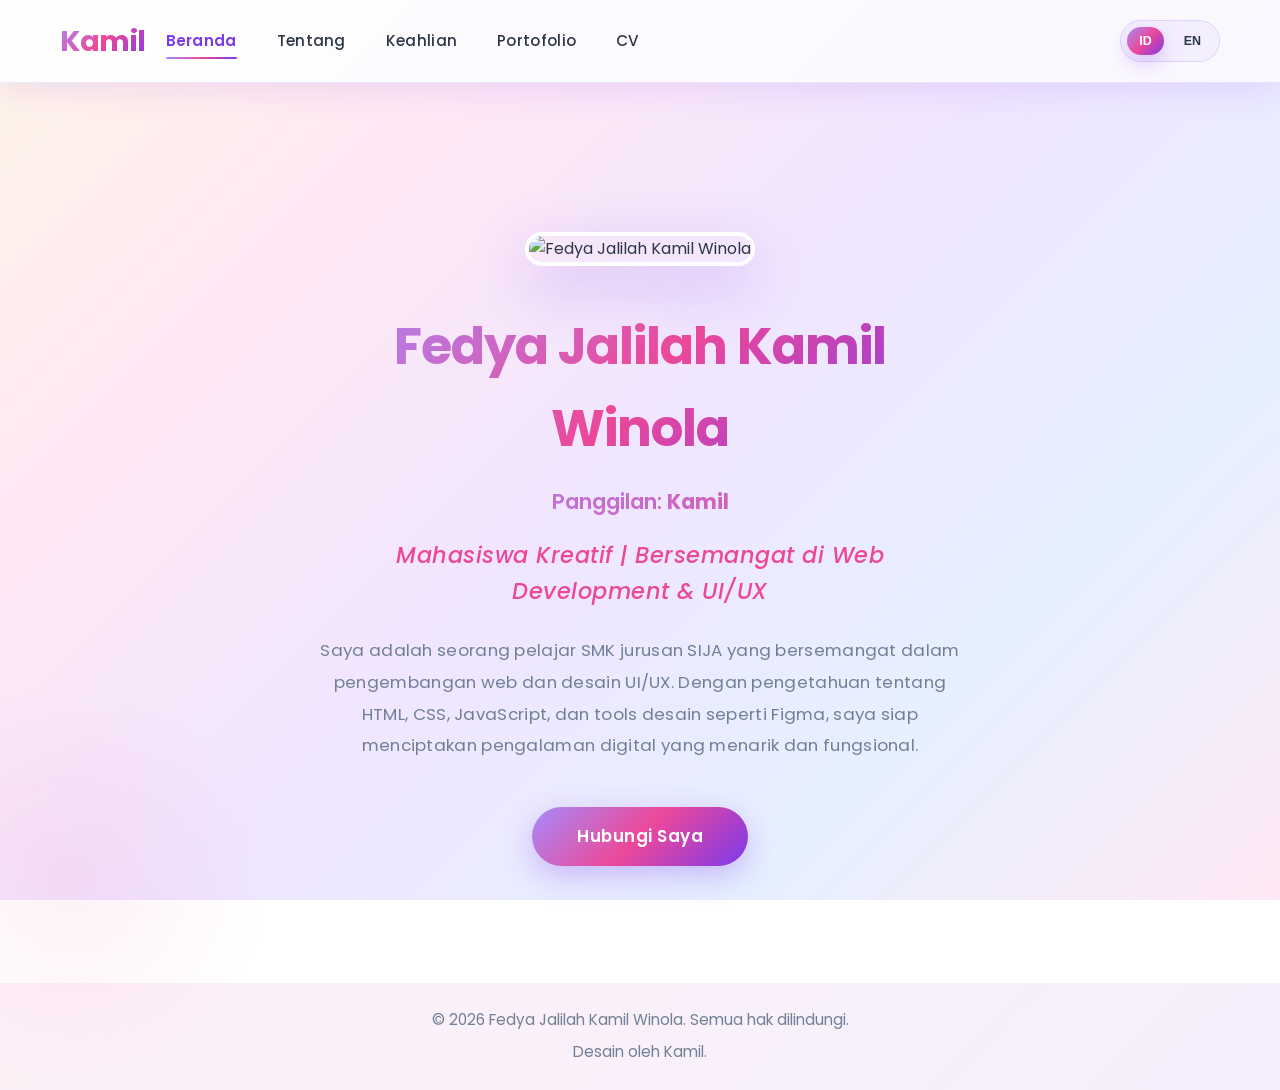
==== Personal Branding/index.html @ c540a7d2 "Add files via upload" ====
<!DOCTYPE html>
<html lang="id">
<head>
  <meta charset="UTF-8">
  <meta name="viewport" content="width=device-width, initial-scale=1.0">
  <title>Fedya Jalilah Kamil Winola - Personal Branding</title>
  <link href="https://fonts.googleapis.com/css2?family=Poppins:wght@300;400;500;600;700&family=Playfair+Display:wght@400;700&display=swap" rel="stylesheet">
  <link rel="stylesheet" href="style.css">
</head>
<body>
  <!-- ==================== NAVBAR ==================== -->
  <nav>
    <div class="container">
      <a href="index.html" class="nav-brand">Kamil</a>
      <ul class="nav-menu">
        <li><a href="index.html" data-i18n="nav.home">Home</a></li>
        <li><a href="about.html" data-i18n="nav.about">About</a></li>
        <li><a href="skills.html" data-i18n="nav.skills">Skills</a></li>
        <li><a href="portofolio.html" data-i18n="nav.portfolio">Portfolio</a></li>
        <li><a href="cv.html" data-i18n="nav.cv">CV</a></li>
      </ul>
      <div class="lang-switch" aria-label="Language switcher">
        <button class="lang-btn active" data-lang="id" type="button">ID</button>
        <button class="lang-btn" data-lang="en" type="button">EN</button>
      </div>
      <div class="hamburger" aria-label="Open menu">
        <span></span>
        <span></span>
        <span></span>
      </div>
    </div>
  </nav>

  <!-- ==================== BAGIAN BERANDA ==================== -->
  <section class="section">
    <div class="container">
      <div class="hero-content">
        <img src="https://i.ibb.co.com/7B9XYDG/42ae7067-a83f-4f64-bbaf-f09231d49587.jpg" alt="Fedya Jalilah Kamil Winola" class="profile-img">
        <h1>Fedya Jalilah Kamil Winola</h1>
        <p class="nickname"><span data-i18n="hero.call">Panggilan:</span> <strong>Kamil</strong></p>
        <p class="tagline" data-i18n="hero.tagline">Creative Student | Passionate in Web Development & UI/UX</p>
        <p class="description" data-i18n="hero.description">
          Saya adalah seorang pelajar SMK jurusan SIJA yang bersemangat dalam pengembangan web dan desain UI/UX. Dengan pengetahuan tentang HTML, CSS, JavaScript, dan tools desain seperti Figma, saya siap menciptakan pengalaman digital yang menarik dan fungsional.
        </p>
        <a href="cv.html" class="cta-button" data-i18n="hero.cta">Hubungi Saya</a>
      </div>
    </div>
  </section>

  <footer class="site-footer">
    <div class="container">
      <p data-i18n="footer.copy">© 2026 Fedya Jalilah Kamil Winola. Semua hak dilindungi.</p>
      <p data-i18n="footer.design">Desain oleh Kamil.</p>
    </div>
  </footer>

  <script src="sript.js"></script>
</body>
</html>
---- Personal Branding/style.css ----
/* ==================== GAYA UMUM ==================== */
* {
  margin: 0;
  padding: 0;
  box-sizing: border-box;
}

:root {
  --primary-light: #a78bfa;
  --primary-dark: #7c3aed;
  --secondary-pink: #ec4899;
  --secondary-rose: #f43f5e;
  --bg-white: #ffffff;
  --bg-light: #faf8ff;
  --text-dark: #2d3748;
  --text-gray: #718096;
  --border-light: #e2e8f0;
  --accent-gradient: linear-gradient(135deg, #a78bfa 0%, #ec4899 50%, #7c3aed 100%);
}

html {
  scroll-behavior: smooth;
}

body {
  font-family: 'Poppins', sans-serif;
  background: linear-gradient(135deg, #fff5e6 0%, #ffe8f5 25%, #f0e6ff 50%, #e6f0ff 75%, #ffe8f5 100%);
  background-attachment: fixed;
  color: var(--text-dark);
  line-height: 1.6;
  overflow-x: hidden;
  position: relative;
  width: 100%;
  transition: overflow 0.3s ease;
}

/* Elemen dekoratif latar belakang halus */
body::before {
  content: '';
  position: fixed;
  top: -50%;
  right: -10%;
  width: 500px;
  height: 500px;
  background: radial-gradient(circle, rgba(167, 139, 250, 0.08) 0%, transparent 70%);
  border-radius: 50%;
  pointer-events: none;
  z-index: -1;
}

body::after {
  content: '';
  position: fixed;
  bottom: -20%;
  left: -10%;
  width: 400px;
  height: 400px;
  background: radial-gradient(circle, rgba(236, 72, 153, 0.08) 0%, transparent 70%);
  border-radius: 50%;
  pointer-events: none;
  z-index: -1;
}

/* ==================== KONTAINER ==================== */
.container {
  max-width: 1200px;
  margin: 0 auto;
  padding: 0 20px;
  width: 100%;
  box-sizing: border-box;
}

.section {
  min-height: 100vh;
  display: flex;
  align-items: center;
  justify-content: center;
  padding: 120px 20px 80px;
  position: relative;
  width: 100%;
  box-sizing: border-box;
}

/* ==================== BILAH NAVIGASI ==================== */
nav {
  position: sticky;
  top: 0;
  background: linear-gradient(135deg, rgba(255, 255, 255, 0.95) 0%, rgba(250, 248, 255, 0.95) 100%);
  backdrop-filter: blur(20px);
  box-shadow: 0 8px 32px rgba(124, 58, 237, 0.12);
  z-index: 1000;
  border-bottom: 1px solid rgba(167, 139, 250, 0.2);
  width: 100%;
}

nav .container {
  display: flex;
  justify-content: space-between;
  align-items: center;
  padding: 18px 20px;
  position: relative;
  max-width: 1200px;
  margin: 0 auto;
  width: 100%;
  box-sizing: border-box;
  gap: 20px;
}

.lang-switch {
  display: flex;
  align-items: center;
  gap: 8px;
  padding: 6px;
  background: rgba(167, 139, 250, 0.08);
  border: 1px solid rgba(124, 58, 237, 0.15);
  border-radius: 999px;
  margin-left: auto;
}

.lang-btn {
  border: none;
  background: transparent;
  color: var(--text-dark);
  font-weight: 600;
  font-size: 0.78rem;
  padding: 7px 12px;
  border-radius: 999px;
  cursor: pointer;
  transition: all 0.3s ease;
}

.lang-btn.active {
  background: var(--accent-gradient);
  color: #fff;
  box-shadow: 0 8px 20px rgba(124, 58, 237, 0.25);
}

.nav-brand {
  font-size: 1.8rem;
  font-weight: 700;
  background: var(--accent-gradient);
  -webkit-background-clip: text;
  -webkit-text-fill-color: transparent;
  background-clip: text;
  text-decoration: none;
  letter-spacing: -0.5px;
  transition: all 0.3s ease;
}

.nav-brand:hover {
  transform: scale(1.05);
  filter: drop-shadow(0 4px 12px rgba(236, 72, 153, 0.2));
}

.nav-menu {
  display: flex;
  list-style: none;
  gap: 40px;
  align-items: center;
}

.nav-menu a {
  text-decoration: none;
  color: var(--text-dark);
  font-weight: 500;
  font-size: 0.95rem;
  position: relative;
  transition: all 0.3s ease;
  letter-spacing: 0.3px;
}

.nav-menu a::after {
  content: '';
  position: absolute;
  width: 0;
  height: 2.5px;
  bottom: -8px;
  left: 0;
  background: var(--accent-gradient);
  transition: width 0.4s cubic-bezier(0.25, 0.46, 0.45, 0.94);
  border-radius: 2px;
}

.nav-menu a:hover::after,
.nav-menu a.active::after {
  width: 100%;
}

.nav-menu a.active {
  color: var(--primary-dark);
  font-weight: 600;
}

.nav-menu a:hover {
  color: var(--secondary-pink);
}

.hamburger {
  display: none;
  flex-direction: column;
  cursor: pointer;
  gap: 6px;
  padding: 0;
  background: none;
  border: none;
  z-index: 1001;
}

.hamburger span {
  width: 28px;
  height: 3px;
  background: var(--primary-dark);
  border-radius: 3px;
  transition: all 0.4s cubic-bezier(0.25, 0.46, 0.45, 0.94);
  display: block;
}

/* ==================== ANIMASI ==================== */
@keyframes fadeIn {
  from {
    opacity: 0;
    transform: translateY(20px);
  }
  to {
    opacity: 1;
    transform: translateY(0);
  }
}

@keyframes slideInLeft {
  from {
    opacity: 0;
    transform: translateX(-30px);
  }
  to {
    opacity: 1;
    transform: translateX(0);
  }
}

@keyframes slideInRight {
  from {
    opacity: 0;
    transform: translateX(30px);
  }
  to {
    opacity: 1;
    transform: translateX(0);
  }
}

@keyframes floatUp {
  0%, 100% {
    transform: translateY(0px);
  }
  50% {
    transform: translateY(-10px);
  }
}

@keyframes pulse {
  0%, 100% {
    opacity: 1;
  }
  50% {
    opacity: 0.5;
  }
}

@keyframes shimmer {
  0% {
    background-position: -1000px 0;
  }
  100% {
    background-position: 1000px 0;
  }
}

.fade-in {
  animation: fadeIn 0.8s ease-out forwards;
}

.slide-in-left {
  animation: slideInLeft 0.8s ease-out forwards;
}

.slide-in-right {
  animation: slideInRight 0.8s ease-out forwards;
}

/* ==================== HALAMAN BERANDA ==================== */
.hero-content {
  text-align: center;
  max-width: 650px;
  margin: 0 auto;
  width: 100%;
  box-sizing: border-box;
}

.profile-img {
  width: 220px;
  height: 220px;
  border-radius: 30px;
  object-fit: cover;
  margin: 0 auto 40px;
  box-shadow: 0 20px 60px rgba(124, 58, 237, 0.25);
  border: 4px solid white;
  position: relative;
  transition: all 0.4s cubic-bezier(0.25, 0.46, 0.45, 0.94);
  animation: fadeIn 0.8s ease-out, floatUp 3s ease-in-out infinite;
}

.profile-img::before {
  content: '';
  position: absolute;
  inset: -8px;
  border-radius: 30px;
  background: var(--accent-gradient);
  z-index: -1;
  opacity: 0;
  transition: opacity 0.3s ease;
}

.profile-img:hover {
  transform: scale(1.08) rotate(2deg);
  box-shadow: 0 30px 80px rgba(236, 72, 153, 0.35);
}

.profile-img:hover::before {
  opacity: 1;
  animation: shimmer 2s infinite;
}

.hero-content h1 {
  font-size: 3.2rem;
  font-weight: 700;
  margin-bottom: 15px;
  background: var(--accent-gradient);
  -webkit-background-clip: text;
  -webkit-text-fill-color: transparent;
  background-clip: text;
  animation: slideInLeft 0.8s ease-out 0.2s both;
  letter-spacing: -1px;
}

.hero-content .nickname {
  font-size: 1.3rem;
  background: linear-gradient(135deg, var(--primary-light), var(--secondary-pink));
  -webkit-background-clip: text;
  -webkit-text-fill-color: transparent;
  background-clip: text;
  font-weight: 600;
  margin-bottom: 20px;
  animation: slideInRight 0.8s ease-out 0.3s both;
}

.tagline {
  font-size: 1.4rem;
  color: var(--secondary-pink);
  margin-bottom: 25px;
  font-style: italic;
  font-weight: 500;
  animation: fadeIn 0.8s ease-out 0.4s both;
  letter-spacing: 0.5px;
}

.description {
  font-size: 1.05rem;
  color: var(--text-gray);
  margin-bottom: 45px;
  line-height: 1.9;
  animation: fadeIn 0.8s ease-out 0.5s both;
  letter-spacing: 0.3px;
}

.cta-button {
  display: inline-block;
  padding: 16px 45px;
  background: var(--accent-gradient);
  color: white;
  text-decoration: none;
  border-radius: 50px;
  font-weight: 600;
  font-size: 1.05rem;
  transition: all 0.4s cubic-bezier(0.25, 0.46, 0.45, 0.94);
  cursor: pointer;
  border: none;
  box-shadow: 0 10px 30px rgba(124, 58, 237, 0.3);
  animation: fadeIn 0.8s ease-out 0.6s both;
  letter-spacing: 0.5px;
  position: relative;
  overflow: hidden;
}

.cta-button::before {
  content: '';
  position: absolute;
  top: 0;
  left: -100%;
  width: 100%;
  height: 100%;
  background: rgba(255, 255, 255, 0.2);
  transition: left 0.5s ease;
}

.cta-button:hover::before {
  left: 100%;
}

.cta-button:hover {
  transform: translateY(-4px);
  box-shadow: 0 15px 45px rgba(236, 72, 153, 0.4);
}

/* ==================== KARTU ==================== */
.card {
  background: white;
  border-radius: 20px;
  padding: 35px;
  box-shadow: 0 8px 32px rgba(124, 58, 237, 0.08);
  border: 1.5px solid rgba(167, 139, 250, 0.15);
  transition: all 0.4s cubic-bezier(0.25, 0.46, 0.45, 0.94);
  animation: fadeIn 0.8s ease-out;
  position: relative;
  overflow: hidden;
}

.card::before {
  content: '';
  position: absolute;
  top: -50%;
  right: -50%;
  width: 200px;
  height: 200px;
  background: radial-gradient(circle, rgba(236, 72, 153, 0.1) 0%, transparent 70%);
  border-radius: 50%;
  transition: all 0.6s ease;
}

.card:hover {
  transform: translateY(-8px);
  box-shadow: 0 20px 50px rgba(124, 58, 237, 0.15);
  border-color: var(--primary-light);
}

.card:hover::before {
  top: -30%;
  right: -30%;
}

.card-title {
  font-size: 1.6rem;
  font-weight: 700;
  margin-bottom: 18px;
  background: var(--accent-gradient);
  -webkit-background-clip: text;
  -webkit-text-fill-color: transparent;
  background-clip: text;
  position: relative;
  z-index: 1;
}

.card-text {
  color: var(--text-gray);
  line-height: 1.85;
  position: relative;
  z-index: 1;
  letter-spacing: 0.3px;
}

/* ==================== KEAHLIAN ==================== */
.skill-item {
  margin-bottom: 35px;
}

.skill-name {
  font-weight: 600;
  margin-bottom: 12px;
  display: flex;
  justify-content: space-between;
  align-items: center;
  font-size: 1.05rem;
  letter-spacing: 0.3px;
}

.skill-percentage {
  background: var(--accent-gradient);
  -webkit-background-clip: text;
  -webkit-text-fill-color: transparent;
  background-clip: text;
  font-weight: 700;
  font-size: 1.1rem;
}

.progress-bar {
  width: 100%;
  height: 10px;
  background: linear-gradient(90deg, rgba(167, 139, 250, 0.08), rgba(236, 72, 153, 0.08));
  border-radius: 12px;
  overflow: hidden;
  position: relative;
  box-shadow: inset 0 2px 8px rgba(0, 0, 0, 0.05);
}

.progress-fill {
  height: 100%;
  background: var(--accent-gradient);
  border-radius: 12px;
  width: 0%;
  animation: fillProgress 1.8s cubic-bezier(0.25, 0.46, 0.45, 0.94) forwards;
  box-shadow: 0 0 20px rgba(236, 72, 153, 0.4);
  position: relative;
}

.progress-fill::after {
  content: '';
  position: absolute;
  top: 0;
  left: 0;
  right: 0;
  bottom: 0;
  background: linear-gradient(90deg, transparent, rgba(255, 255, 255, 0.3), transparent);
  animation: shimmer 2s infinite;
}

@keyframes fillProgress {
  from {
    width: 0%;
  }
  to {
    width: var(--progress-width);
  }
}

/* ==================== PORTOFOLIO ==================== */
.portfolio-grid {
  display: grid;
  grid-template-columns: repeat(auto-fit, minmax(320px, 1fr));
  gap: 35px;
  margin-bottom: 70px;
}

.portfolio-card {
  background: white;
  border-radius: 20px;
  overflow: hidden;
  box-shadow: 0 8px 32px rgba(124, 58, 237, 0.1);
  border: 1.5px solid rgba(167, 139, 250, 0.12);
  transition: all 0.4s cubic-bezier(0.25, 0.46, 0.45, 0.94);
  animation: fadeIn 0.8s ease-out;
  position: relative;
}

.portfolio-card::before {
  content: '';
  position: absolute;
  top: 0;
  left: 0;
  right: 0;
  height: 3px;
  background: var(--accent-gradient);
  transform: scaleX(0);
  transform-origin: left;
  transition: transform 0.4s ease;
  z-index: 2;
}

.portfolio-card:hover {
  transform: translateY(-12px);
  box-shadow: 0 25px 60px rgba(236, 72, 153, 0.2);
  border-color: var(--primary-light);
}

.portfolio-card:hover::before {
  transform: scaleX(1);
}

.portfolio-card-img {
  width: 100%;
  height: 350px;
  object-fit: cover;
  transition: all 0.5s cubic-bezier(0.25, 0.46, 0.45, 0.94);
  filter: brightness(1);
}

.portfolio-card:hover .portfolio-card-img {
  transform: scale(1.08);
  filter: brightness(0.95);
}

.portfolio-card-content {
  padding: 28px;
}

.portfolio-card h3 {
  font-size: 1.4rem;
  font-weight: 700;
  margin-bottom: 12px;
  background: var(--accent-gradient);
  -webkit-background-clip: text;
  -webkit-text-fill-color: transparent;
  background-clip: text;
}

.portfolio-card p {
  color: var(--text-gray);
  margin-bottom: 22px;
  font-size: 0.98rem;
  line-height: 1.7;
  letter-spacing: 0.3px;
}

.portfolio-link {
  display: inline-block;
  padding: 12px 24px;
  background: var(--accent-gradient);
  color: white;
  text-decoration: none;
  border-radius: 25px;
  font-weight: 600;
  font-size: 0.95rem;
  transition: all 0.3s ease;
  box-shadow: 0 4px 15px rgba(124, 58, 237, 0.25);
}

.portfolio-link:hover {
  transform: translateX(6px);
  box-shadow: 0 8px 25px rgba(236, 72, 153, 0.3);
}

/* ==================== BAGIAN SERTIFIKAT ==================== */
.certificate-section {
  margin-top: 80px;
  padding-top: 80px;
  border-top: 2px solid rgba(167, 139, 250, 0.2);
}

.certificate-title {
  text-align: center;
  font-size: 2.3rem;
  font-weight: 700;
  margin-bottom: 50px;
  background: var(--accent-gradient);
  -webkit-background-clip: text;
  -webkit-text-fill-color: transparent;
  background-clip: text;
}

.certificate-grid {
  display: grid;
  grid-template-columns: repeat(auto-fit, minmax(300px, 1fr));
  gap: 35px;
}

.certificate-card {
  background: white;
  border-radius: 20px;
  overflow: hidden;
  box-shadow: 0 8px 32px rgba(124, 58, 237, 0.1);
  border: 2px solid var(--primary-light);
  transition: all 0.4s cubic-bezier(0.25, 0.46, 0.45, 0.94);
  animation: fadeIn 0.8s ease-out;
  cursor: pointer;
  position: relative;
}

.certificate-card::after {
  content: '🔍';
  position: absolute;
  top: 50%;
  left: 50%;
  transform: translate(-50%, -50%);
  font-size: 2.5rem;
  opacity: 0;
  transition: all 0.3s ease;
  z-index: 10;
}

.certificate-card:hover {
  transform: translateY(-12px);
  box-shadow: 0 25px 60px rgba(236, 72, 153, 0.25);
}

.certificate-card:hover::after {
  opacity: 1;
}

.certificate-card:hover img {
  filter: brightness(0.7);
  transform: scale(1.05);
}

.certificate-card img {
  width: 100%;
  height: 400px;
  object-fit: cover;
  transition: all 0.4s ease;
  filter: brightness(1);
}

.certificate-card-content {
  padding: 22px;
  text-align: center;
  background: linear-gradient(135deg, rgba(167, 139, 250, 0.03), rgba(236, 72, 153, 0.03));
}

.certificate-card h3 {
  font-size: 1.2rem;
  font-weight: 700;
  background: var(--accent-gradient);
  -webkit-background-clip: text;
  -webkit-text-fill-color: transparent;
  background-clip: text;
}

/* ==================== HALAMAN CV ==================== */
.cv-container {
  max-width: 850px;
  margin: 0 auto;
  display: grid;
  gap: 45px;
}

.cv-header {
  text-align: center;
  padding-bottom: 40px;
  border-bottom: 2px solid rgba(167, 139, 250, 0.2);
}

.cv-header .profile-img {
  width: 300px;
  height: 300px;
  margin-bottom: 25px;
}

.cv-header h1 {
  font-size: 2.2rem;
  background: var(--accent-gradient);
  -webkit-background-clip: text;
  -webkit-text-fill-color: transparent;
  background-clip: text;
  margin-bottom: 10px;
  letter-spacing: -0.5px;
}

.cv-section {
  animation: fadeIn 0.8s ease-out;
}

.cv-data-grid {
  display: grid;
  grid-template-columns: 1fr 1fr;
  gap: 30px;
}

.cv-data-column .cv-item {
  margin-bottom: 20px;
}

.cv-data-column .cv-item:last-child {
  margin-bottom: 0;
}

.cv-section-title {
  font-size: 1.6rem;
  font-weight: 700;
  background: var(--accent-gradient);
  -webkit-background-clip: text;
  -webkit-text-fill-color: transparent;
  background-clip: text;
  margin-bottom: 25px;
  padding-bottom: 12px;
  border-bottom: 2.5px solid var(--primary-light);
}

.cv-item {
  margin-bottom: 25px;
  padding-bottom: 25px;
  border-bottom: 1px solid rgba(167, 139, 250, 0.1);
  transition: all 0.3s ease;
}

.cv-item:last-child {
  border-bottom: none;
}

.cv-item:hover {
  padding-left: 10px;
}

.cv-item h4 {
  font-size: 1.15rem;
  font-weight: 700;
  color: var(--text-dark);
  margin-bottom: 8px;
  letter-spacing: 0.3px;
}

.cv-item p {
  color: var(--text-gray);
  margin-bottom: 5px;
  font-size: 0.98rem;
  line-height: 1.7;
  letter-spacing: 0.3px;
}

.cv-quote {
  background: linear-gradient(135deg, rgba(167, 139, 250, 0.08), rgba(236, 72, 153, 0.08));
  padding: 40px;
  border-radius: 20px;
  border-left: 5px solid var(--primary-dark);
  border-right: 5px solid var(--secondary-pink);
  font-style: italic;
  text-align: center;
  background-clip: padding-box;
  color: var(--primary-dark);
  font-weight: 600;
  font-size: 1.2rem;
  animation: fadeIn 0.8s ease-out;
  letter-spacing: 0.3px;
  line-height: 1.8;
  box-shadow: 0 8px 32px rgba(124, 58, 237, 0.1);
}

/* ==================== BAGIAN KONTAK ==================== */
.contact-grid {
  display: grid;
  grid-template-columns: repeat(auto-fit, minmax(220px, 1fr));
  gap: 25px;
  margin-top: 25px;
}

.contact-card {
  background: white;
  border: 2px solid rgba(167, 139, 250, 0.15);
  border-radius: 18px;
  padding: 30px 25px;
  text-align: center;
  text-decoration: none;
  transition: all 0.4s cubic-bezier(0.25, 0.46, 0.45, 0.94);
  cursor: pointer;
  position: relative;
  overflow: hidden;
  display: flex;
  flex-direction: column;
  align-items: center;
  gap: 15px;
  box-shadow: 0 4px 15px rgba(124, 58, 237, 0.08);
}

.contact-card::before {
  content: '';
  position: absolute;
  top: 0;
  left: 0;
  right: 0;
  height: 3px;
  background: var(--accent-gradient);
  transform: scaleX(0);
  transform-origin: left;
  transition: transform 0.4s ease;
}

.contact-card:hover {
  transform: translateY(-8px);
  border-color: var(--primary-light);
  box-shadow: 0 15px 40px rgba(124, 58, 237, 0.15);
}

.contact-card:hover::before {
  transform: scaleX(1);
}

.contact-icon {
  font-size: 2.5rem;
  transition: all 0.3s ease;
}

.contact-card:hover .contact-icon {
  transform: scale(1.2) rotate(5deg);
}

.contact-card h3 {
  font-size: 1.2rem;
  font-weight: 700;
  color: var(--primary-dark);
  margin: 0;
}

.contact-card p {
  color: var(--text-gray);
  font-size: 0.95rem;
  margin: 0;
  word-break: break-word;
  transition: all 0.3s ease;
}

.contact-card:hover p {
  color: var(--primary-light);
}

/* ==================== HALAMAN TENTANG ==================== */
.about-grid {
  display: grid;
  grid-template-columns: repeat(auto-fit, minmax(320px, 1fr));
  gap: 35px;
}

.info-card {
  background: white;
  border-radius: 20px;
  padding: 35px;
  box-shadow: 0 8px 32px rgba(124, 58, 237, 0.08);
  border: 1.5px solid rgba(167, 139, 250, 0.12);
  transition: all 0.4s cubic-bezier(0.25, 0.46, 0.45, 0.94);
  animation: fadeIn 0.8s ease-out;
  position: relative;
  overflow: hidden;
}

.info-card::before {
  content: '';
  position: absolute;
  top: 0;
  left: 0;
  right: 0;
  height: 4px;
  background: var(--accent-gradient);
  transform: scaleX(0);
  transform-origin: left;
  transition: transform 0.4s ease;
}

.info-card:hover {
  transform: translateY(-10px);
  box-shadow: 0 20px 50px rgba(124, 58, 237, 0.15);
  border-color: var(--primary-light);
}

.info-card:hover::before {
  transform: scaleX(1);
}

.info-card h3 {
  font-size: 1.4rem;
  font-weight: 700;
  background: var(--accent-gradient);
  -webkit-background-clip: text;
  -webkit-text-fill-color: transparent;
  background-clip: text;
  margin-bottom: 20px;
  display: flex;
  align-items: center;
  gap: 12px;
  position: relative;
  z-index: 1;
}

.info-card ul {
  list-style: none;
  margin: 0;
}

.info-card li {
  padding: 12px 0;
  color: var(--text-gray);
  border-bottom: 1px solid rgba(167, 139, 250, 0.1);
  transition: all 0.3s ease;
  position: relative;
  z-index: 1;
  letter-spacing: 0.3px;
}

.info-card li:last-child {
  border-bottom: none;
}

.info-card li:hover {
  color: var(--primary-dark);
  padding-left: 12px;
  transform: translateX(5px);
}

/* ==================== FOOTER ==================== */
.site-footer {
  background: linear-gradient(135deg, rgba(236, 72, 153, 0.08), rgba(124, 58, 237, 0.08));
  padding: 25px 0;
  color: var(--text-dark);
}

.site-footer .container {
  display: flex;
  flex-direction: column;
  gap: 8px;
  align-items: center;
  text-align: center;
}

.site-footer p {
  margin: 0;
  color: var(--text-gray);
  font-size: 0.95rem;
}

@media (max-width: 768px) {
  .site-footer .container {
    padding: 0 20px;
  }
}

/* ==================== DESAIN RESPONSIF ==================== */
@media (max-width: 768px) {
  .hamburger {
    display: flex;
  }

  .nav-menu {
    position: fixed;
    top: 65px;
    left: 0;
    right: 0;
    width: 100%;
    background: linear-gradient(135deg, rgba(255, 255, 255, 0.98) 0%, rgba(250, 248, 255, 0.98) 100%);
    flex-direction: column;
    gap: 0;
    padding: 0;
    margin: 0;
    box-shadow: 0 8px 32px rgba(124, 58, 237, 0.12);
    max-height: 0;
    overflow: hidden;
    transition: max-height 0.4s cubic-bezier(0.25, 0.46, 0.45, 0.94);
    border-bottom: 1px solid rgba(167, 139, 250, 0.2);
    backdrop-filter: blur(10px);
    z-index: 999;
  }

  .nav-menu.active {
    max-height: 100vh;
    overflow-y: auto;
  }

  .nav-menu li {
    border-bottom: 1px solid rgba(167, 139, 250, 0.08);
    margin: 0;
    list-style: none;
  }

  .nav-menu li:last-child {
    border-bottom: none;
  }

  .cv-data-grid {
    grid-template-columns: 1fr;
    gap: 20px;
  }

  .nav-menu a {
    display: block;
    padding: 16px 20px;
    text-decoration: none;
    color: var(--text-dark);
    font-weight: 500;
    transition: all 0.3s ease;
  }

  .nav-menu a::after {
    display: none;
  }

  .nav-menu a:hover {
    background: linear-gradient(135deg, rgba(167, 139, 250, 0.08), rgba(236, 72, 153, 0.08));
    color: var(--primary-dark);
    padding-left: 24px;
  }

  .nav-menu a.active {
    background: linear-gradient(135deg, rgba(167, 139, 250, 0.12), rgba(236, 72, 153, 0.12));
    color: var(--primary-dark);
    font-weight: 600;
    border-left: 4px solid var(--primary-dark);
    padding-left: 16px;
  }

  .hamburger.active span:nth-child(1) {
    transform: rotate(45deg) translate(12px, 10px);
  }

  .hamburger.active span:nth-child(2) {
    opacity: 0;
  }

  .hamburger.active span:nth-child(3) {
    transform: rotate(-45deg) translate(8px, -8px);
  }

  .hero-content h1 {
    font-size: 2.2rem;
  }

  .hero-content .nickname {
    font-size: 1.1rem;
  }

  .tagline {
    font-size: 1.1rem;
  }

  .description {
    font-size: 0.98rem;
  }

  .profile-img {
    width: 160px;
    height: 160px;
  }

  .section {
    padding: 100px 20px 60px;
    width: 100%;
  }

  nav .container {
    padding: 14px 20px;
  }

  .nav-brand {
    font-size: 1.6rem;
  }

  .portfolio-grid,
  .certificate-grid,
  .about-grid {
    grid-template-columns: 1fr;
    gap: 25px;
  }

  .cv-container {
    max-width: 100%;
  }

  .page-title {
    font-size: 2.2rem;
    margin-bottom: 40px;
  }

  .page-title::after {
    width: 50px;
  }

  .card {
    padding: 25px;
  }

  .info-card {
    padding: 25px;
  }

  .certificate-card img {
    height: 220px;
  }
}

@media (max-width: 480px) {
  .hero-content h1 {
    font-size: 1.8rem;
  }

  .hero-content .nickname {
    font-size: 0.95rem;
  }

  .tagline {
    font-size: 0.95rem;
  }

  .description {
    font-size: 0.9rem;
    margin-bottom: 30px;
  }

  .cta-button {
    padding: 12px 30px;
    font-size: 0.9rem;
  }

  .profile-img {
    width: 140px;
    height: 140px;
  }

  .card {
    padding: 20px;
  }

  .section {
    padding: 80px 15px 50px;
  }

  nav .container {
    padding: 12px 15px;
  }

  .page-title {
    font-size: 1.6rem;
    margin-bottom: 30px;
  }

  .page-title::after {
    width: 40px;
  }

  .nav-brand {
    font-size: 1.5rem;
  }

  .info-card {
    padding: 20px;
  }

  .certificate-card img {
    height: 180px;
  }

  .cv-header h1 {
    font-size: 1.8rem;
  }

  .cv-section-title {
    font-size: 1.3rem;
  }

  .portfolio-link {
    padding: 10px 18px;
    font-size: 0.85rem;
  }
}

/* ==================== CONTACT RESPONSIVE ==================== */
@media (max-width: 768px) {
  .contact-grid {
    grid-template-columns: 1fr;
    gap: 20px;
  }

  .contact-card {
    padding: 25px 20px;
  }

  .contact-icon {
    font-size: 2rem;
  }

  .contact-card h3 {
    font-size: 1.1rem;
  }

  .contact-card p {
    font-size: 0.9rem;
  }
}

/* ==================== PAGE TITLE ==================== */
.page-title {
  text-align: center;
  font-size: 2.8rem;
  font-weight: 700;
  margin-bottom: 50px;
  background: var(--accent-gradient);
  -webkit-background-clip: text;
  -webkit-text-fill-color: transparent;
  background-clip: text;
  animation: fadeIn 0.8s ease-out;
  letter-spacing: -0.5px;
  position: relative;
}

.page-title::after {
  content: '';
  position: absolute;
  bottom: -15px;
  left: 50%;
  transform: translateX(-50%);
  width: 60px;
  height: 4px;
  background: var(--accent-gradient);
  border-radius: 2px;
}

/* ==================== UTILITY CLASSES ==================== */
.text-center {
  text-align: center;
}

.mt-20 {
  margin-top: 20px;
}

.mt-40 {
  margin-top: 40px;
}

.mb-20 {
  margin-bottom: 20px;
}

.mb-40 {
  margin-bottom: 40px;
}

/* ==================== MODAL LIGHTBOX ==================== */
.modal {
  display: none;
  position: fixed;
  z-index: 2000;
  left: 0;
  top: 0;
  width: 100%;
  height: 100%;
  background-color: rgba(0, 0, 0, 0.8);
  animation: fadeIn 0.3s ease-out;
}

.modal.active {
  display: flex;
  align-items: center;
  justify-content: center;
}

.modal-content {
  position: relative;
  background-color: white;
  padding: 20px;
  border-radius: 15px;
  max-width: 90%;
  max-height: 90vh;
  animation: slideInUp 0.3s ease-out;
  box-shadow: 0 20px 60px rgba(0, 0, 0, 0.3);
}

@keyframes slideInUp {
  from {
    opacity: 0;
    transform: translateY(30px);
  }
  to {
    opacity: 1;
    transform: translateY(0);
  }
}

.modal-content img {
  max-width: 100%;
  max-height: 80vh;
  border-radius: 10px;
  display: block;
}

.close-modal {
  position: absolute;
  right: 20px;
  top: 15px;
  font-size: 2rem;
  font-weight: bold;
  color: var(--primary-dark);
  cursor: pointer;
  transition: all 0.3s ease;
}

.close-modal:hover {
  color: var(--primary-light);
  transform: scale(1.2);
}
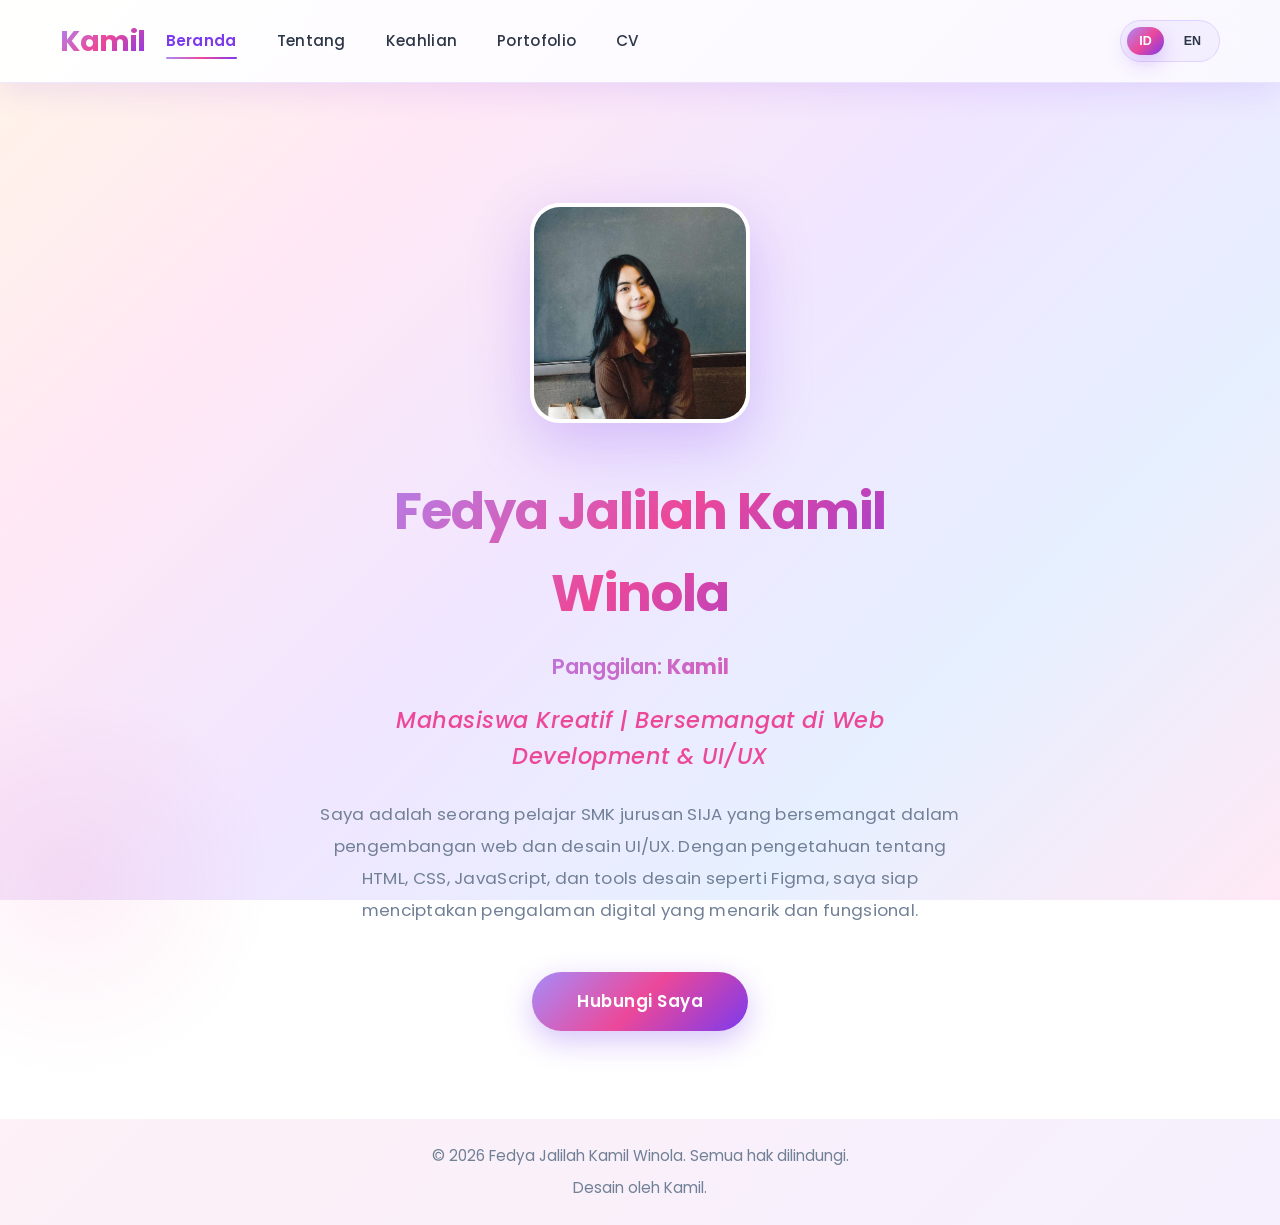
==== commit 991a0e65: "Add files via upload" ====
--- a/Personal Branding/index.html
+++ b/Personal Branding/index.html
@@ -35,7 +35,7 @@
   <section class="section">
     <div class="container">
       <div class="hero-content">
-        <img src="https://i.ibb.co.com/7B9XYDG/42ae7067-a83f-4f64-bbaf-f09231d49587.jpg" alt="Fedya Jalilah Kamil Winola" class="profile-img">
+        <img src="img/img5.jpg" alt="Fedya Jalilah Kamil Winola" class="profile-img">
         <h1>Fedya Jalilah Kamil Winola</h1>
         <p class="nickname"><span data-i18n="hero.call">Panggilan:</span> <strong>Kamil</strong></p>
         <p class="tagline" data-i18n="hero.tagline">Creative Student | Passionate in Web Development & UI/UX</p>
